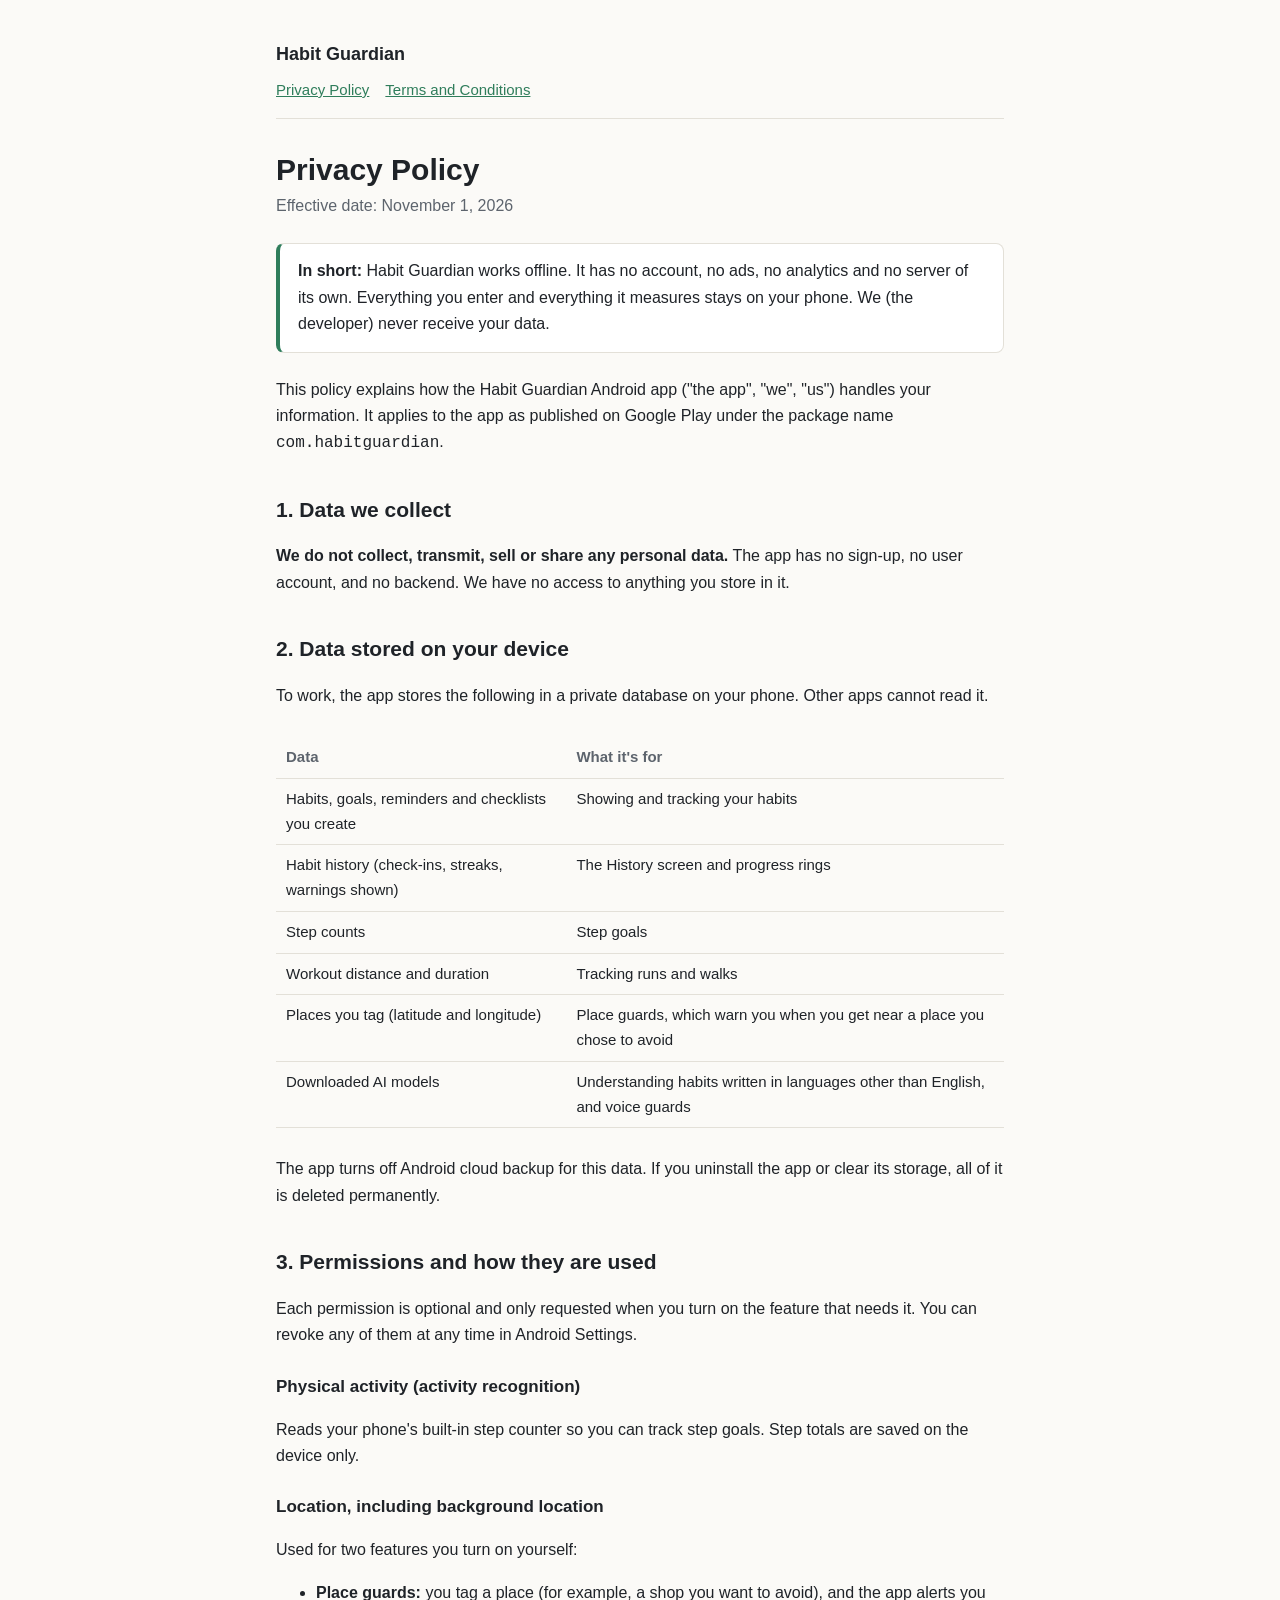
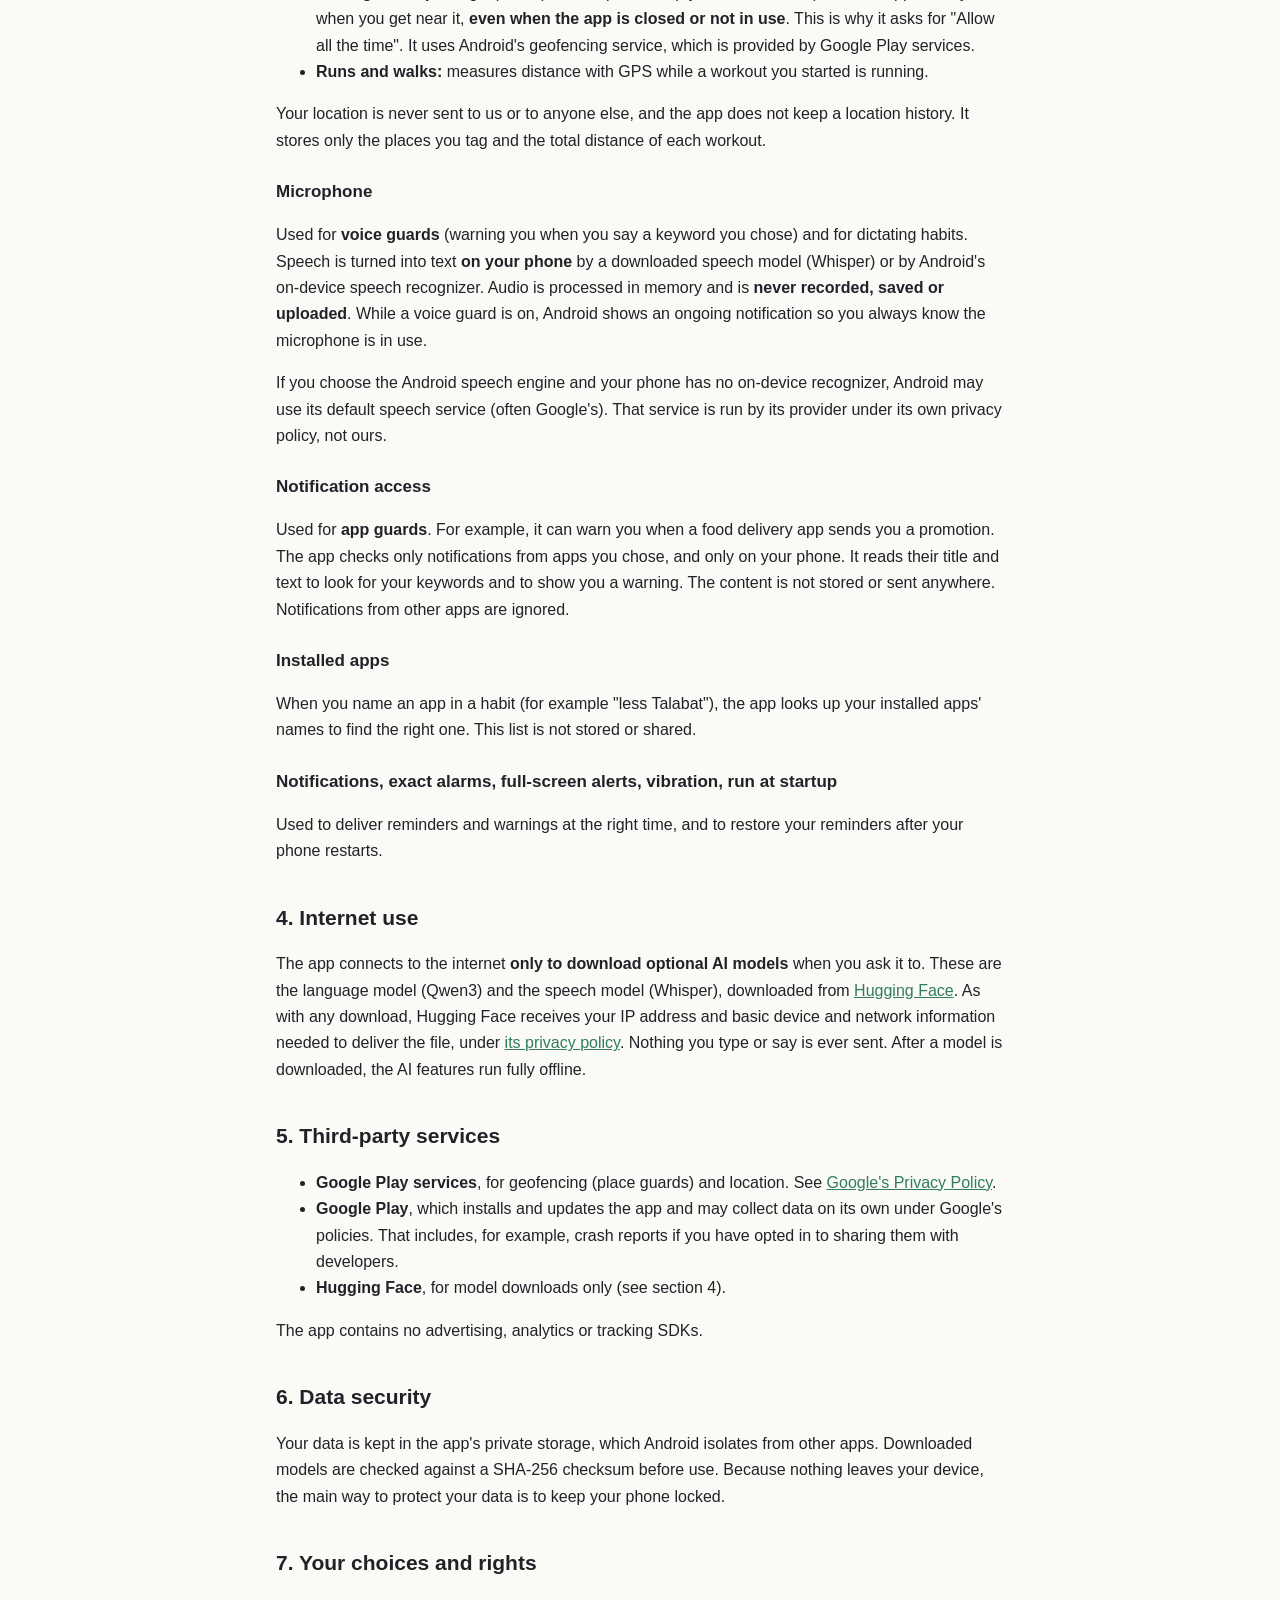
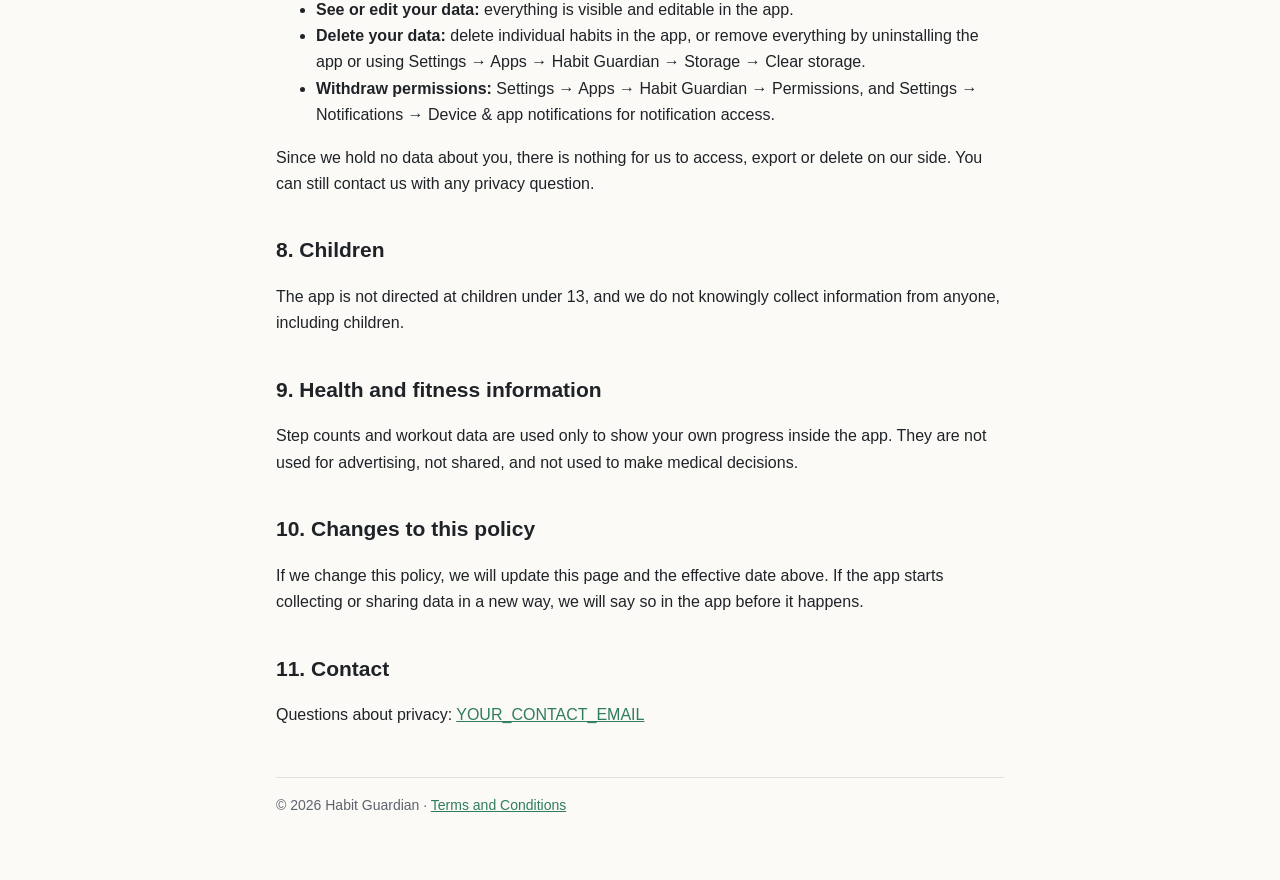
==== privacy-policy.html @ 2cd037cb "Add files via upload uploading an existing file" ====
<!doctype html>
<html lang="en">
<head>
  <meta charset="utf-8">
  <meta name="viewport" content="width=device-width, initial-scale=1">
  <title>Privacy Policy · Habit Guardian</title>
  <meta name="description" content="Privacy policy for the Habit Guardian Android app.">
  <link rel="stylesheet" href="style.css">
</head>
<body>
<main>
  <header class="site">
    <a class="brand" href="./">Habit Guardian</a>
    <nav><a href="privacy-policy.html">Privacy Policy</a><a href="terms.html">Terms and Conditions</a></nav>
  </header>

  <h1>Privacy Policy</h1>
  <p class="meta">Effective date: November 1, 2026</p>

  <div class="summary">
    <strong>In short:</strong> Habit Guardian works offline. It has no account, no ads, no analytics and no server of its own.
    Everything you enter and everything it measures stays on your phone. We (the developer) never receive your data.
  </div>

  <p>This policy explains how the Habit Guardian Android app ("the app", "we", "us") handles your information. It applies to the app as published on Google Play under the package name <code>com.habitguardian</code>.</p>

  <h2>1. Data we collect</h2>
  <p><strong>We do not collect, transmit, sell or share any personal data.</strong> The app has no sign-up, no user account, and no backend. We have no access to anything you store in it.</p>

  <h2>2. Data stored on your device</h2>
  <p>To work, the app stores the following in a private database on your phone. Other apps cannot read it.</p>
  <div class="table-wrap">
  <table>
    <tr><th>Data</th><th>What it's for</th></tr>
    <tr><td>Habits, goals, reminders and checklists you create</td><td>Showing and tracking your habits</td></tr>
    <tr><td>Habit history (check-ins, streaks, warnings shown)</td><td>The History screen and progress rings</td></tr>
    <tr><td>Step counts</td><td>Step goals</td></tr>
    <tr><td>Workout distance and duration</td><td>Tracking runs and walks</td></tr>
    <tr><td>Places you tag (latitude and longitude)</td><td>Place guards, which warn you when you get near a place you chose to avoid</td></tr>
    <tr><td>Downloaded AI models</td><td>Understanding habits written in languages other than English, and voice guards</td></tr>
  </table>
  </div>
  <p>The app turns off Android cloud backup for this data. If you uninstall the app or clear its storage, all of it is deleted permanently.</p>

  <h2>3. Permissions and how they are used</h2>
  <p>Each permission is optional and only requested when you turn on the feature that needs it. You can revoke any of them at any time in Android Settings.</p>

  <h3>Physical activity (activity recognition)</h3>
  <p>Reads your phone's built-in step counter so you can track step goals. Step totals are saved on the device only.</p>

  <h3>Location, including background location</h3>
  <p>Used for two features you turn on yourself:</p>
  <ul>
    <li><strong>Place guards:</strong> you tag a place (for example, a shop you want to avoid), and the app alerts you when you get near it, <strong>even when the app is closed or not in use</strong>. This is why it asks for "Allow all the time". It uses Android's geofencing service, which is provided by Google Play services.</li>
    <li><strong>Runs and walks:</strong> measures distance with GPS while a workout you started is running.</li>
  </ul>
  <p>Your location is never sent to us or to anyone else, and the app does not keep a location history. It stores only the places you tag and the total distance of each workout.</p>

  <h3>Microphone</h3>
  <p>Used for <strong>voice guards</strong> (warning you when you say a keyword you chose) and for dictating habits. Speech is turned into text <strong>on your phone</strong> by a downloaded speech model (Whisper) or by Android's on-device speech recognizer. Audio is processed in memory and is <strong>never recorded, saved or uploaded</strong>. While a voice guard is on, Android shows an ongoing notification so you always know the microphone is in use.</p>
  <p>If you choose the Android speech engine and your phone has no on-device recognizer, Android may use its default speech service (often Google's). That service is run by its provider under its own privacy policy, not ours.</p>

  <h3>Notification access</h3>
  <p>Used for <strong>app guards</strong>. For example, it can warn you when a food delivery app sends you a promotion. The app checks only notifications from apps you chose, and only on your phone. It reads their title and text to look for your keywords and to show you a warning. The content is not stored or sent anywhere. Notifications from other apps are ignored.</p>

  <h3>Installed apps</h3>
  <p>When you name an app in a habit (for example "less Talabat"), the app looks up your installed apps' names to find the right one. This list is not stored or shared.</p>

  <h3>Notifications, exact alarms, full-screen alerts, vibration, run at startup</h3>
  <p>Used to deliver reminders and warnings at the right time, and to restore your reminders after your phone restarts.</p>

  <h2>4. Internet use</h2>
  <p>The app connects to the internet <strong>only to download optional AI models</strong> when you ask it to. These are the language model (Qwen3) and the speech model (Whisper), downloaded from <a href="https://huggingface.co" rel="noopener">Hugging Face</a>. As with any download, Hugging Face receives your IP address and basic device and network information needed to deliver the file, under <a href="https://huggingface.co/privacy" rel="noopener">its privacy policy</a>. Nothing you type or say is ever sent. After a model is downloaded, the AI features run fully offline.</p>

  <h2>5. Third-party services</h2>
  <ul>
    <li><strong>Google Play services</strong>, for geofencing (place guards) and location. See <a href="https://policies.google.com/privacy" rel="noopener">Google's Privacy Policy</a>.</li>
    <li><strong>Google Play</strong>, which installs and updates the app and may collect data on its own under Google's policies. That includes, for example, crash reports if you have opted in to sharing them with developers.</li>
    <li><strong>Hugging Face</strong>, for model downloads only (see section 4).</li>
  </ul>
  <p>The app contains no advertising, analytics or tracking SDKs.</p>

  <h2>6. Data security</h2>
  <p>Your data is kept in the app's private storage, which Android isolates from other apps. Downloaded models are checked against a SHA-256 checksum before use. Because nothing leaves your device, the main way to protect your data is to keep your phone locked.</p>

  <h2>7. Your choices and rights</h2>
  <ul>
    <li><strong>See or edit your data:</strong> everything is visible and editable in the app.</li>
    <li><strong>Delete your data:</strong> delete individual habits in the app, or remove everything by uninstalling the app or using Settings → Apps → Habit Guardian → Storage → Clear storage.</li>
    <li><strong>Withdraw permissions:</strong> Settings → Apps → Habit Guardian → Permissions, and Settings → Notifications → Device &amp; app notifications for notification access.</li>
  </ul>
  <p>Since we hold no data about you, there is nothing for us to access, export or delete on our side. You can still contact us with any privacy question.</p>

  <h2>8. Children</h2>
  <p>The app is not directed at children under 13, and we do not knowingly collect information from anyone, including children.</p>

  <h2>9. Health and fitness information</h2>
  <p>Step counts and workout data are used only to show your own progress inside the app. They are not used for advertising, not shared, and not used to make medical decisions.</p>

  <h2>10. Changes to this policy</h2>
  <p>If we change this policy, we will update this page and the effective date above. If the app starts collecting or sharing data in a new way, we will say so in the app before it happens.</p>

  <h2>11. Contact</h2>
  <p>Questions about privacy: <a href="mailto:YOUR_CONTACT_EMAIL">YOUR_CONTACT_EMAIL</a></p>

  <footer>© 2026 Habit Guardian · <a href="terms.html">Terms and Conditions</a></footer>
</main>
</body>
</html>
---- style.css ----
:root {
  --bg: #fbfaf7;
  --text: #1f2328;
  --muted: #5d646d;
  --accent: #2f7d5b;
  --border: #e3e0d8;
  --card: #ffffff;
}
@media (prefers-color-scheme: dark) {
  :root {
    --bg: #14171a;
    --text: #e6e8ea;
    --muted: #9aa3ab;
    --accent: #6cc59a;
    --border: #2b3036;
    --card: #1b1f23;
  }
}
* { box-sizing: border-box; }
body {
  margin: 0;
  background: var(--bg);
  color: var(--text);
  font: 16px/1.65 -apple-system, BlinkMacSystemFont, "Segoe UI", Roboto, Helvetica, Arial, sans-serif;
}
main { max-width: 760px; margin: 0 auto; padding: 40px 16px 64px; }
header.site { border-bottom: 1px solid var(--border); padding-bottom: 16px; margin-bottom: 32px; }
header.site a.brand { color: var(--text); font-weight: 700; text-decoration: none; font-size: 18px; }
nav { margin-top: 8px; display: flex; gap: 16px; flex-wrap: wrap; font-size: 15px; }
a { color: var(--accent); }
h1 { font-size: 30px; line-height: 1.25; margin: 0 0 4px; }
h2 { font-size: 21px; margin: 36px 0 8px; }
h3 { font-size: 17px; margin: 24px 0 4px; }
.meta { color: var(--muted); margin: 0 0 24px; }
.summary {
  background: var(--card);
  border: 1px solid var(--border);
  border-left: 4px solid var(--accent);
  border-radius: 8px;
  padding: 14px 18px;
  margin: 24px 0;
}
table { width: 100%; border-collapse: collapse; margin: 12px 0; font-size: 15px; }
th, td { text-align: left; vertical-align: top; padding: 8px 10px; border-bottom: 1px solid var(--border); }
th { color: var(--muted); font-weight: 600; }
.table-wrap { overflow-x: auto; }
footer { margin-top: 48px; padding-top: 16px; border-top: 1px solid var(--border); color: var(--muted); font-size: 14px; }
.cards { display: grid; gap: 16px; margin-top: 24px; }
.cards a {
  display: block; padding: 18px; border: 1px solid var(--border); border-radius: 10px;
  background: var(--card); color: var(--text); text-decoration: none;
}
.cards a strong { color: var(--accent); display: block; font-size: 18px; margin-bottom: 4px; }
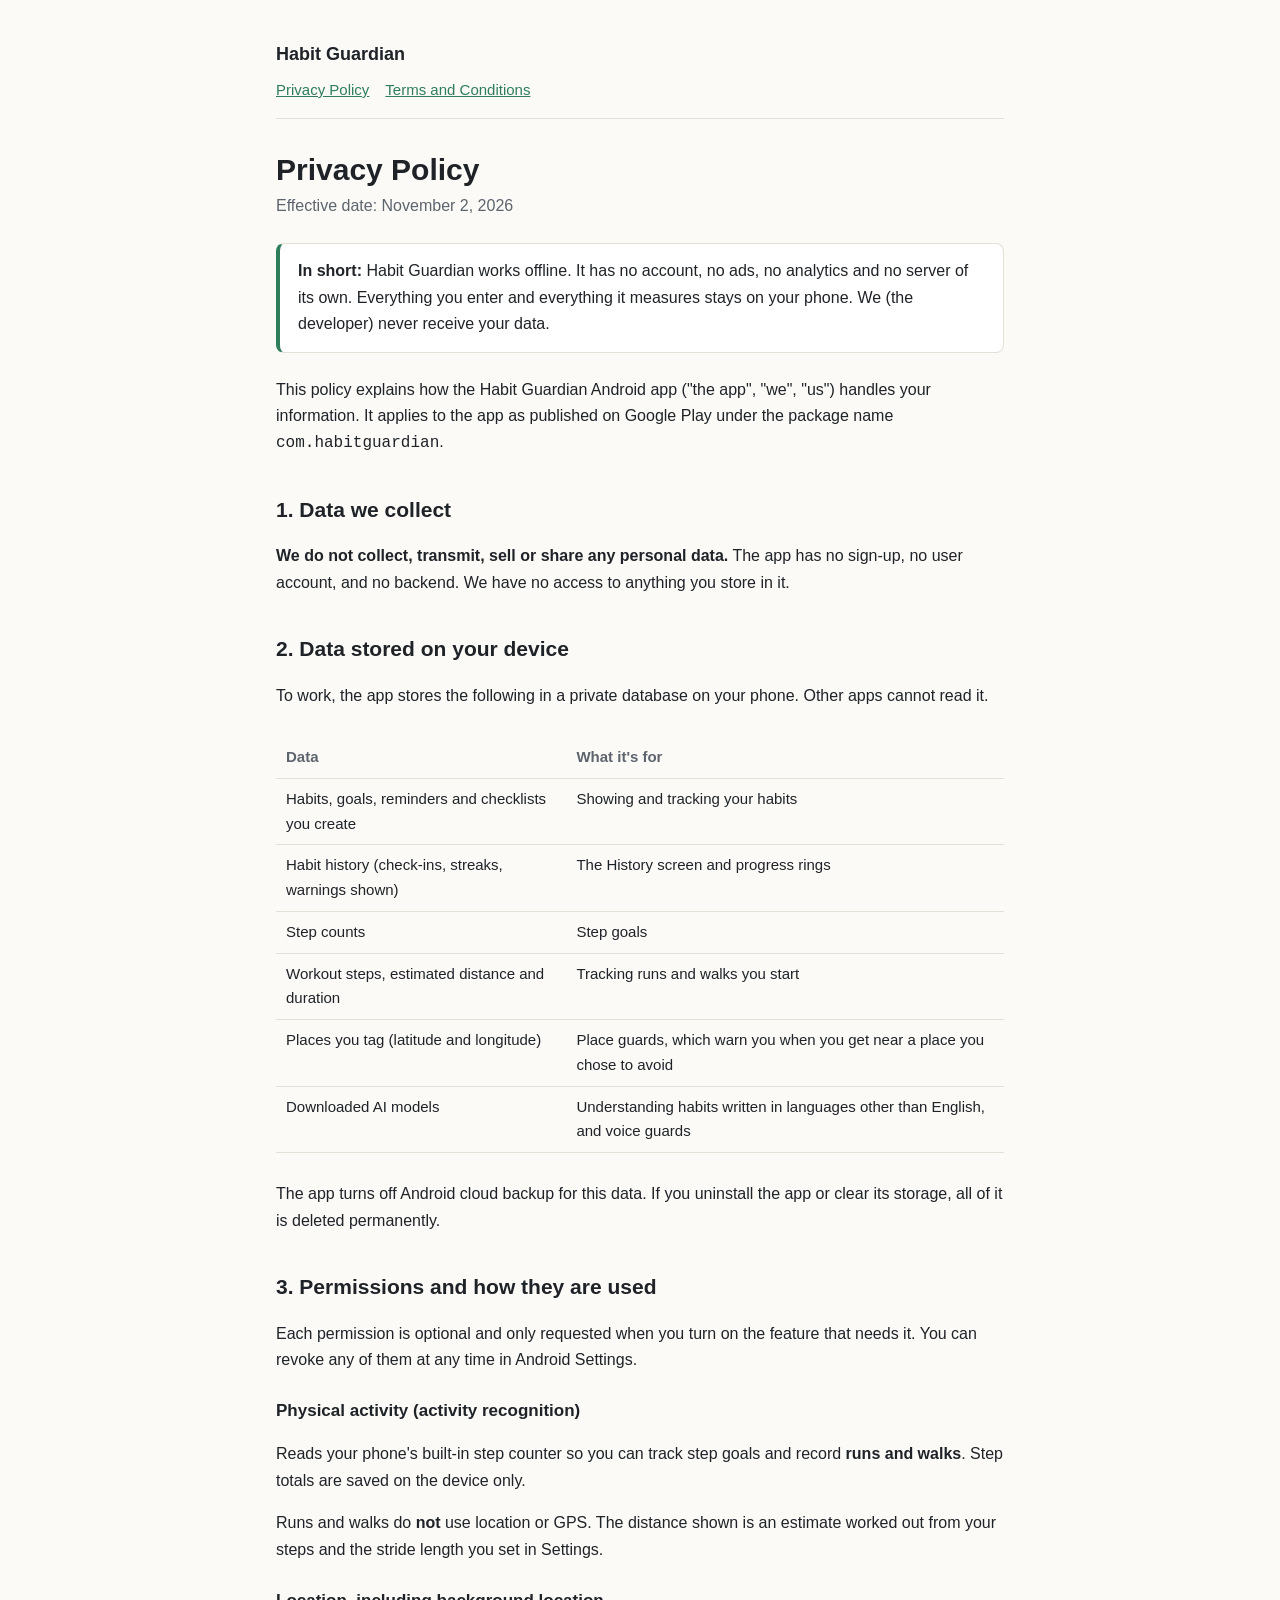
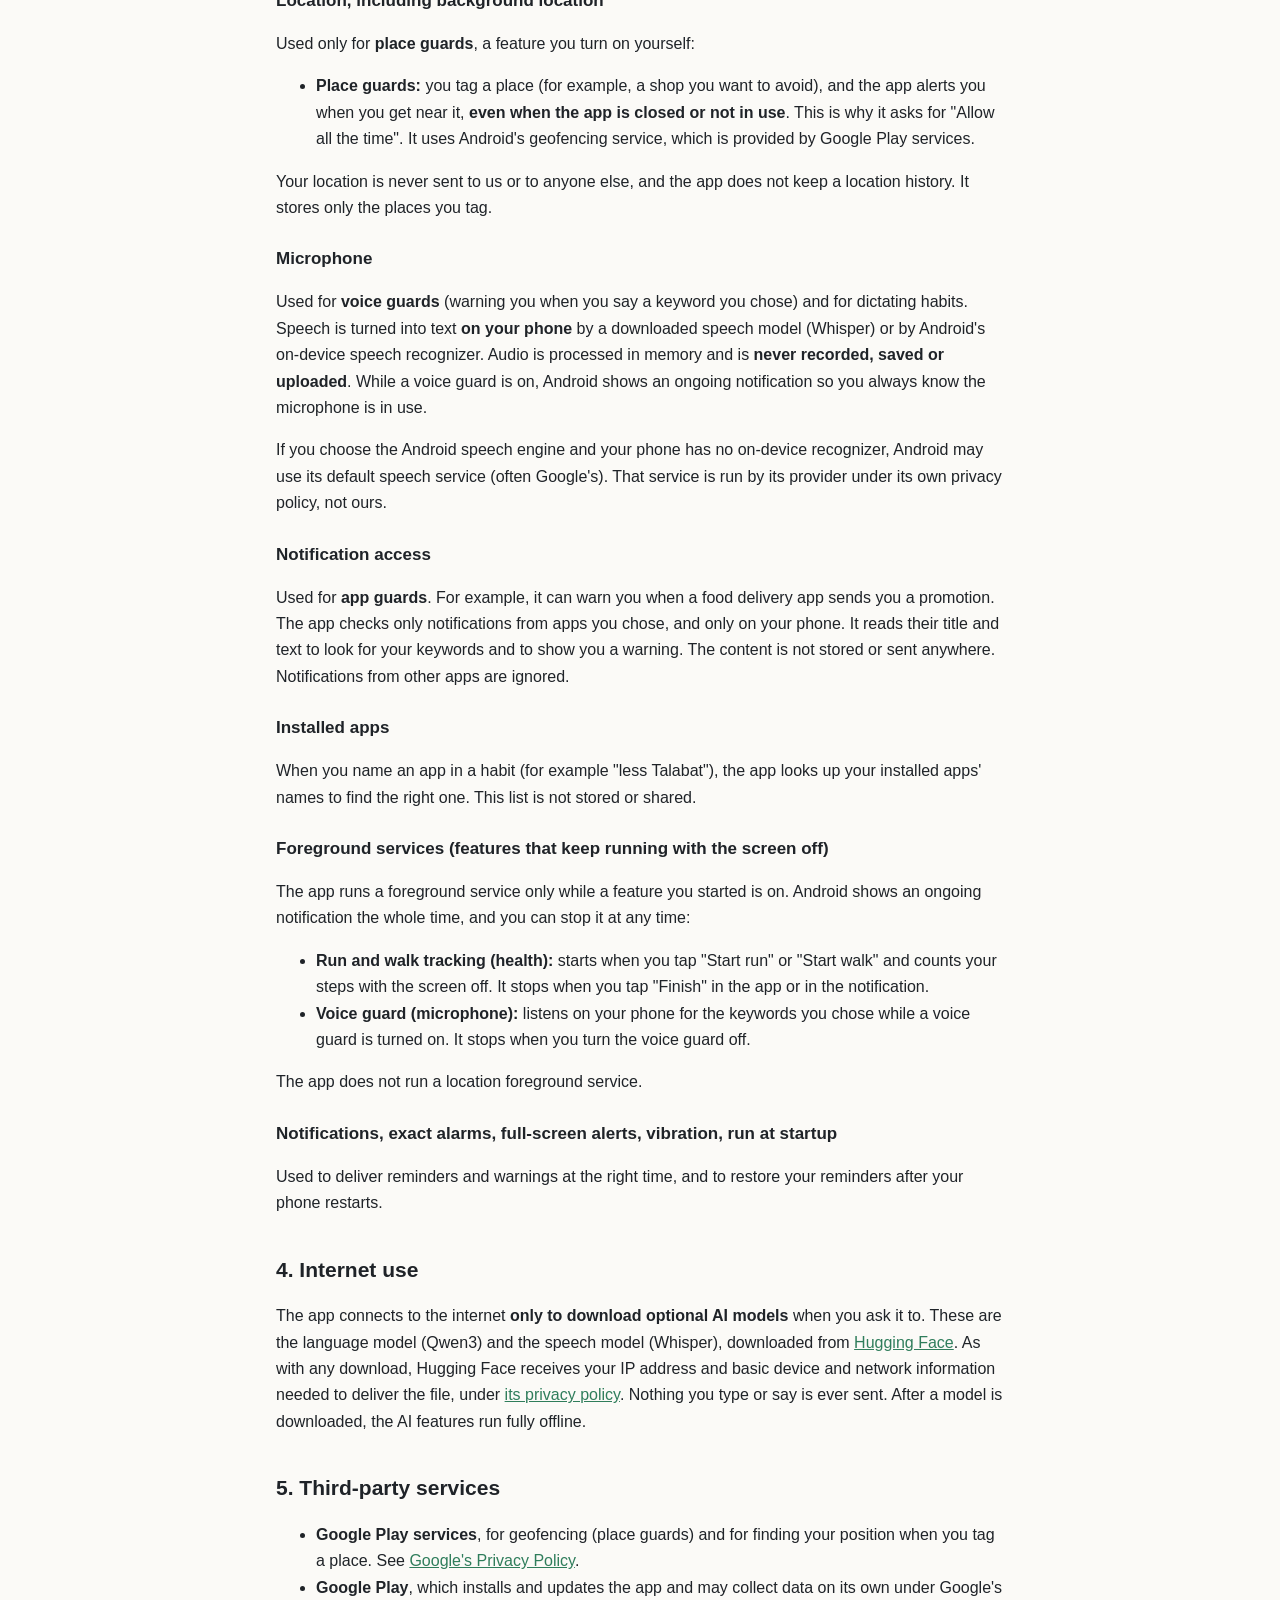
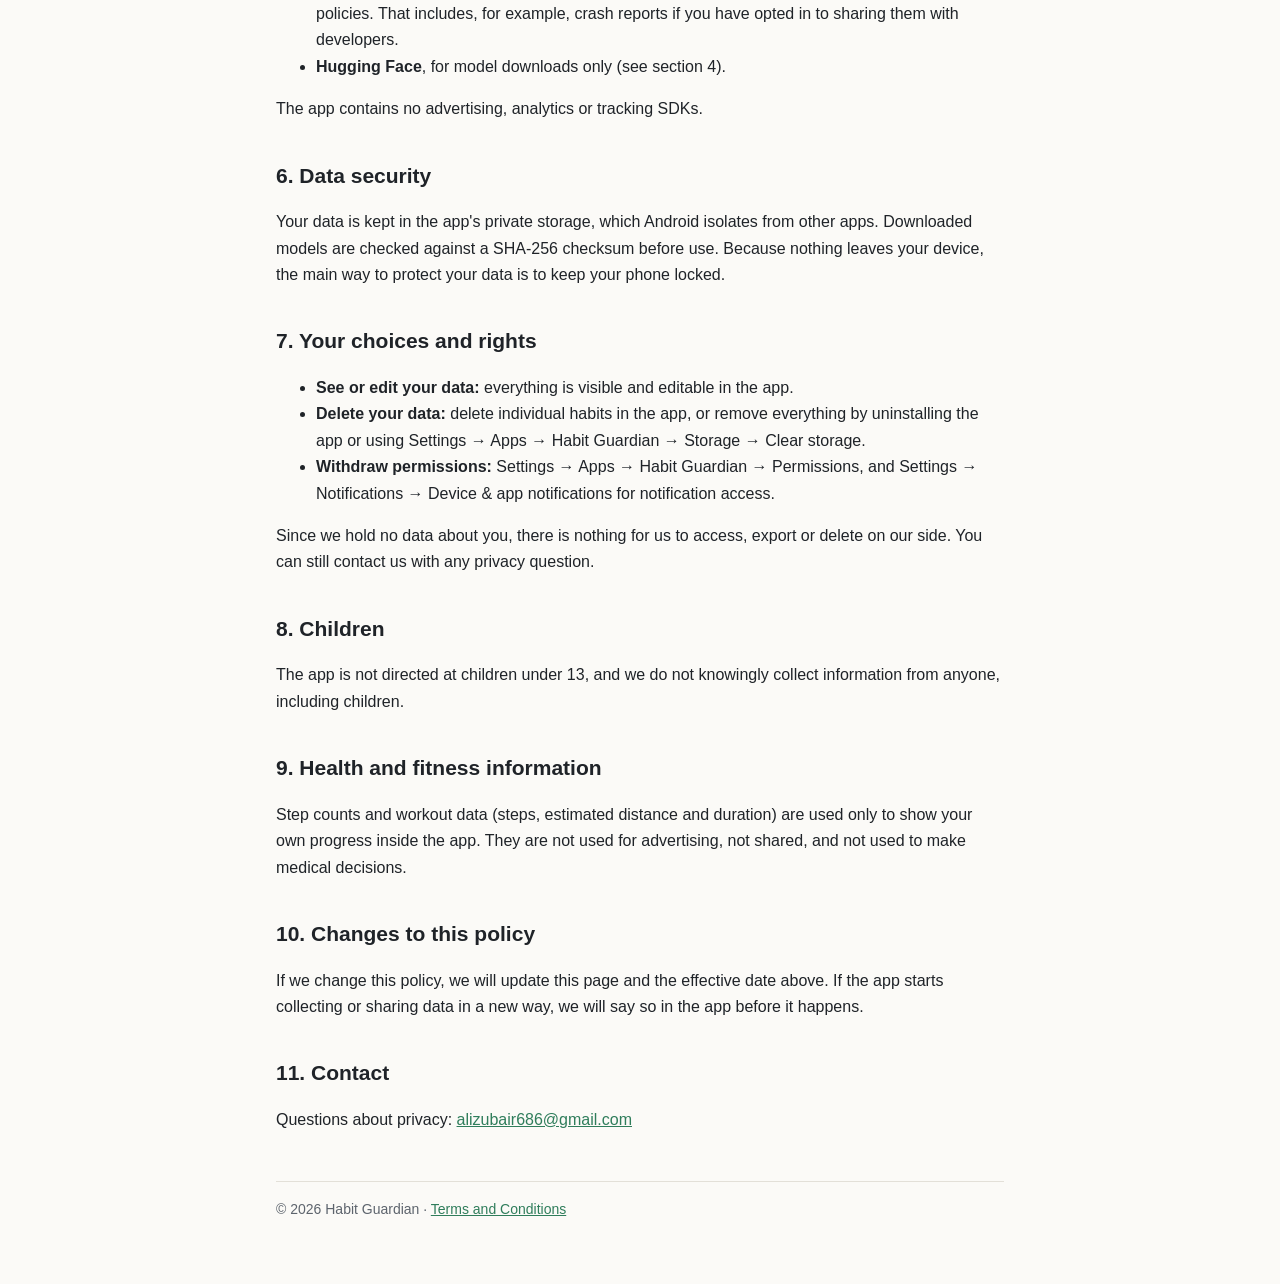
==== commit f7490920: "Add files via upload updated" ====
--- a/privacy-policy.html
+++ b/privacy-policy.html
@@ -15,7 +15,7 @@
   </header>
 
   <h1>Privacy Policy</h1>
-  <p class="meta">Effective date: November 1, 2026</p>
+  <p class="meta">Effective date: November 2, 2026</p>
 
   <div class="summary">
     <strong>In short:</strong> Habit Guardian works offline. It has no account, no ads, no analytics and no server of its own.
@@ -35,7 +35,7 @@
     <tr><td>Habits, goals, reminders and checklists you create</td><td>Showing and tracking your habits</td></tr>
     <tr><td>Habit history (check-ins, streaks, warnings shown)</td><td>The History screen and progress rings</td></tr>
     <tr><td>Step counts</td><td>Step goals</td></tr>
-    <tr><td>Workout distance and duration</td><td>Tracking runs and walks</td></tr>
+    <tr><td>Workout steps, estimated distance and duration</td><td>Tracking runs and walks you start</td></tr>
     <tr><td>Places you tag (latitude and longitude)</td><td>Place guards, which warn you when you get near a place you chose to avoid</td></tr>
     <tr><td>Downloaded AI models</td><td>Understanding habits written in languages other than English, and voice guards</td></tr>
   </table>
@@ -46,15 +46,15 @@
   <p>Each permission is optional and only requested when you turn on the feature that needs it. You can revoke any of them at any time in Android Settings.</p>
 
   <h3>Physical activity (activity recognition)</h3>
-  <p>Reads your phone's built-in step counter so you can track step goals. Step totals are saved on the device only.</p>
+  <p>Reads your phone's built-in step counter so you can track step goals and record <strong>runs and walks</strong>. Step totals are saved on the device only.</p>
+  <p>Runs and walks do <strong>not</strong> use location or GPS. The distance shown is an estimate worked out from your steps and the stride length you set in Settings.</p>
 
   <h3>Location, including background location</h3>
-  <p>Used for two features you turn on yourself:</p>
+  <p>Used only for <strong>place guards</strong>, a feature you turn on yourself:</p>
   <ul>
     <li><strong>Place guards:</strong> you tag a place (for example, a shop you want to avoid), and the app alerts you when you get near it, <strong>even when the app is closed or not in use</strong>. This is why it asks for "Allow all the time". It uses Android's geofencing service, which is provided by Google Play services.</li>
-    <li><strong>Runs and walks:</strong> measures distance with GPS while a workout you started is running.</li>
   </ul>
-  <p>Your location is never sent to us or to anyone else, and the app does not keep a location history. It stores only the places you tag and the total distance of each workout.</p>
+  <p>Your location is never sent to us or to anyone else, and the app does not keep a location history. It stores only the places you tag.</p>
 
   <h3>Microphone</h3>
   <p>Used for <strong>voice guards</strong> (warning you when you say a keyword you chose) and for dictating habits. Speech is turned into text <strong>on your phone</strong> by a downloaded speech model (Whisper) or by Android's on-device speech recognizer. Audio is processed in memory and is <strong>never recorded, saved or uploaded</strong>. While a voice guard is on, Android shows an ongoing notification so you always know the microphone is in use.</p>
@@ -66,6 +66,14 @@
   <h3>Installed apps</h3>
   <p>When you name an app in a habit (for example "less Talabat"), the app looks up your installed apps' names to find the right one. This list is not stored or shared.</p>
 
+  <h3>Foreground services (features that keep running with the screen off)</h3>
+  <p>The app runs a foreground service only while a feature you started is on. Android shows an ongoing notification the whole time, and you can stop it at any time:</p>
+  <ul>
+    <li><strong>Run and walk tracking (health):</strong> starts when you tap "Start run" or "Start walk" and counts your steps with the screen off. It stops when you tap "Finish" in the app or in the notification.</li>
+    <li><strong>Voice guard (microphone):</strong> listens on your phone for the keywords you chose while a voice guard is turned on. It stops when you turn the voice guard off.</li>
+  </ul>
+  <p>The app does not run a location foreground service.</p>
+
   <h3>Notifications, exact alarms, full-screen alerts, vibration, run at startup</h3>
   <p>Used to deliver reminders and warnings at the right time, and to restore your reminders after your phone restarts.</p>
 
@@ -74,7 +82,7 @@
 
   <h2>5. Third-party services</h2>
   <ul>
-    <li><strong>Google Play services</strong>, for geofencing (place guards) and location. See <a href="https://policies.google.com/privacy" rel="noopener">Google's Privacy Policy</a>.</li>
+    <li><strong>Google Play services</strong>, for geofencing (place guards) and for finding your position when you tag a place. See <a href="https://policies.google.com/privacy" rel="noopener">Google's Privacy Policy</a>.</li>
     <li><strong>Google Play</strong>, which installs and updates the app and may collect data on its own under Google's policies. That includes, for example, crash reports if you have opted in to sharing them with developers.</li>
     <li><strong>Hugging Face</strong>, for model downloads only (see section 4).</li>
   </ul>
@@ -95,13 +103,13 @@
   <p>The app is not directed at children under 13, and we do not knowingly collect information from anyone, including children.</p>
 
   <h2>9. Health and fitness information</h2>
-  <p>Step counts and workout data are used only to show your own progress inside the app. They are not used for advertising, not shared, and not used to make medical decisions.</p>
+  <p>Step counts and workout data (steps, estimated distance and duration) are used only to show your own progress inside the app. They are not used for advertising, not shared, and not used to make medical decisions.</p>
 
   <h2>10. Changes to this policy</h2>
   <p>If we change this policy, we will update this page and the effective date above. If the app starts collecting or sharing data in a new way, we will say so in the app before it happens.</p>
 
   <h2>11. Contact</h2>
-  <p>Questions about privacy: <a href="mailto:YOUR_CONTACT_EMAIL">YOUR_CONTACT_EMAIL</a></p>
+  <p>Questions about privacy: <a href="mailto:alizubair686@gmail.com">alizubair686@gmail.com</a></p>
 
   <footer>© 2026 Habit Guardian · <a href="terms.html">Terms and Conditions</a></footer>
 </main>
